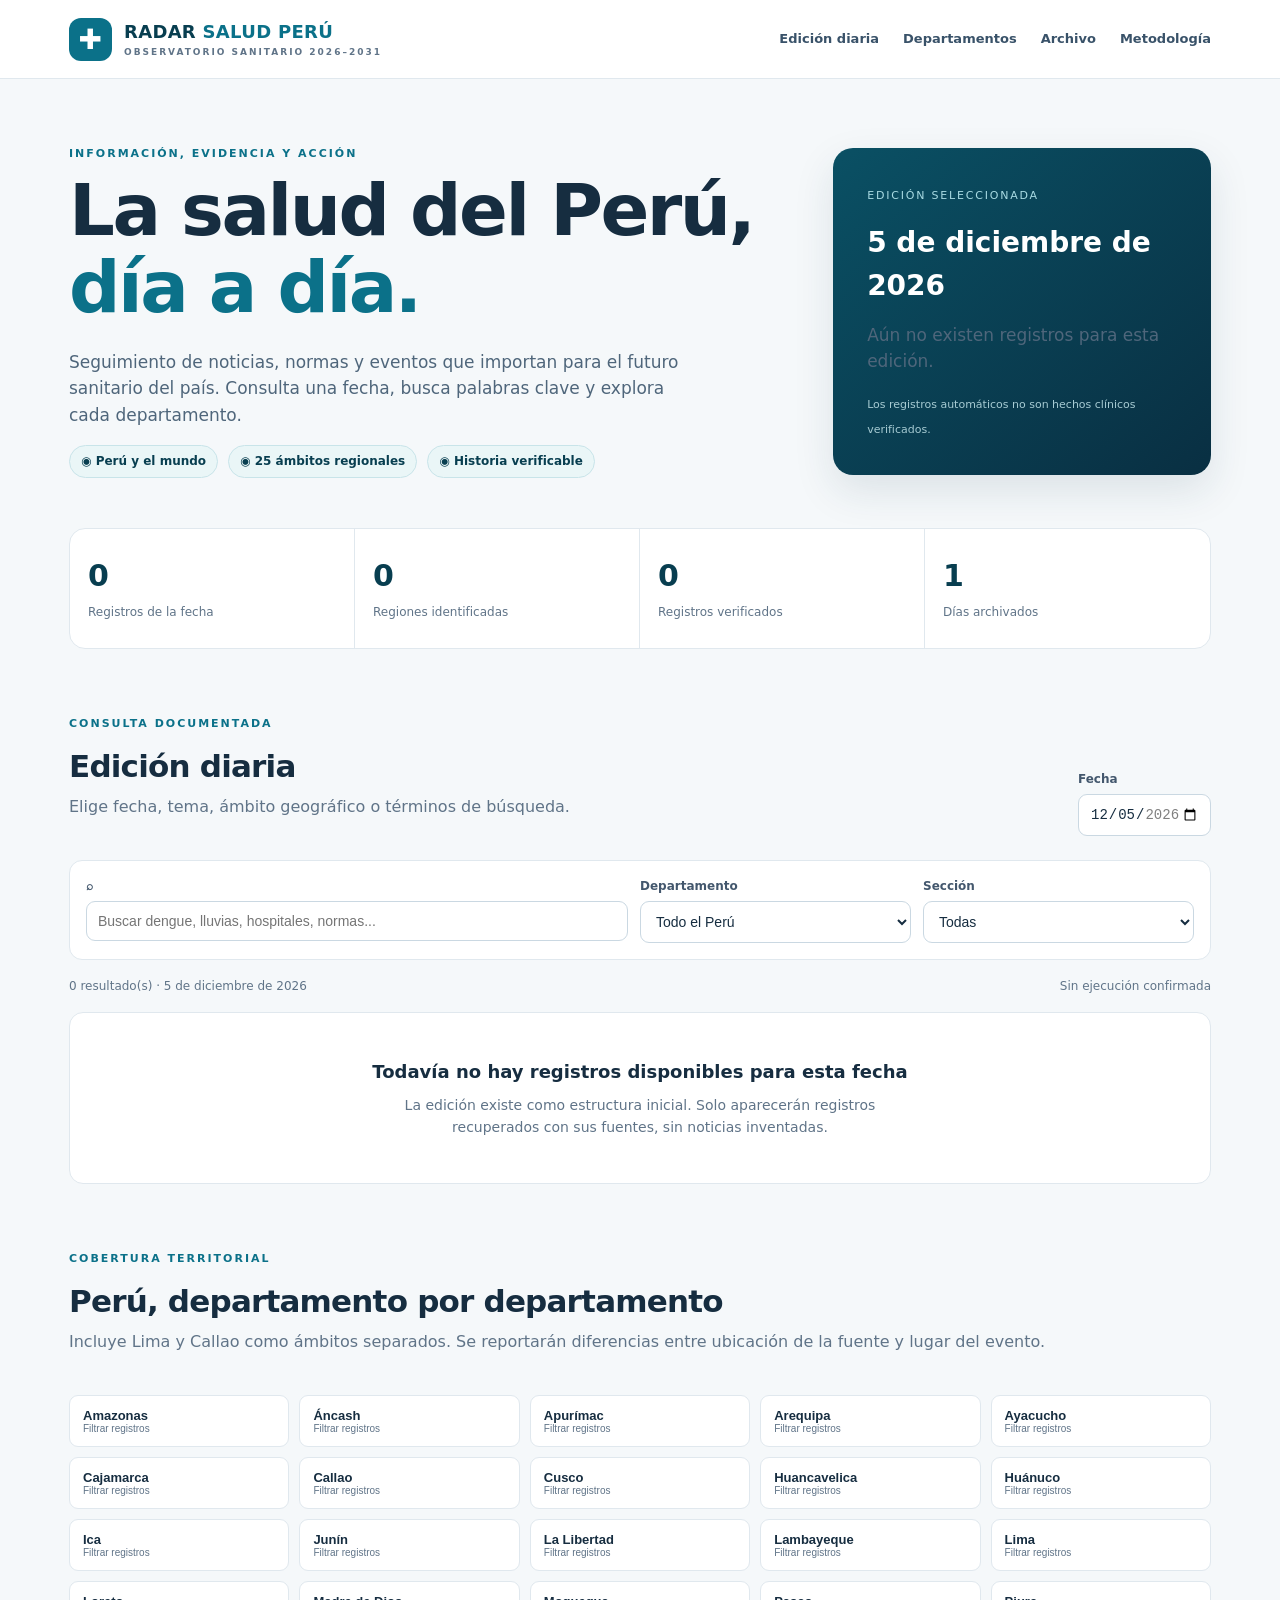
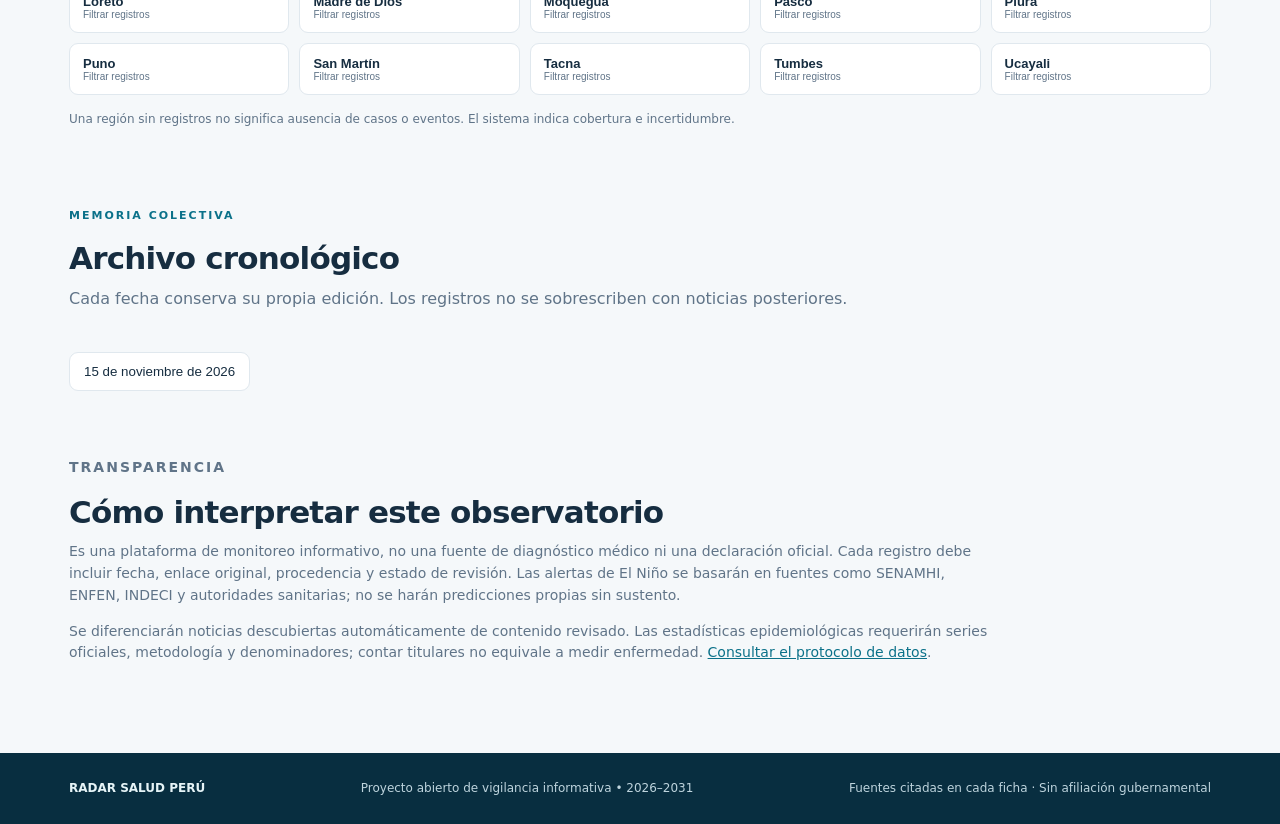
==== index.html @ 22d6994a "feat: portal diario por fecha y region con buscador, archivo y recolectores iniciales" ====
<!doctype html>
<html lang="es"><head><meta charset="utf-8"><meta name="viewport" content="width=device-width,initial-scale=1"><meta name="description" content="Radar Salud Perú: noticias sanitarias, normas y vigilancia territorial con fuentes y fechas verificables."><title>Radar Salud Perú | Observatorio sanitario</title><link rel="stylesheet" href="./styles.css"></head>
<body>
<header class="top"><div class="shell top-inner"><a class="brand" href="./"><span class="logo">✚</span><span>RADAR <b>SALUD PERÚ</b><small>OBSERVATORIO SANITARIO 2026–2031</small></span></a><nav aria-label="Navegación"><a href="#edicion">Edición diaria</a><a href="#territorio">Departamentos</a><a href="#archivo">Archivo</a><a href="#metodologia">Metodología</a></nav></div></header>
<main class="shell">
<section class="hero"><div><p class="eyebrow">INFORMACIÓN, EVIDENCIA Y ACCIÓN</p><h1>La salud del Perú,<br><em>día a día.</em></h1><p>Seguimiento de noticias, normas y eventos que importan para el futuro sanitario del país. Consulta una fecha, busca palabras clave y explora cada departamento.</p><div class="hero-tags"><span>◉ Perú y el mundo</span><span>◉ 25 ámbitos regionales</span><span>◉ Historia verificable</span></div></div><div class="hero-panel"><span class="panel-title">EDICIÓN SELECCIONADA</span><strong id="featured-date">—</strong><p id="coverage-message">Consultando el archivo público...</p><span class="mini-note">Los registros automáticos no son hechos clínicos verificados.</span></div></section>
<section class="stats" aria-label="Estadísticas del archivo"><div><strong id="stat-total">—</strong><span>Registros de la fecha</span></div><div><strong id="stat-regions">—</strong><span>Regiones identificadas</span></div><div><strong id="stat-verified">—</strong><span>Registros verificados</span></div><div><strong id="stat-days">—</strong><span>Días archivados</span></div></section>
<section id="edicion" class="section"><div class="section-heading"><div><p class="eyebrow">CONSULTA DOCUMENTADA</p><h2>Edición diaria</h2><p>Elige fecha, tema, ámbito geográfico o términos de búsqueda.</p></div><label class="date-field">Fecha <input id="date" type="date" min="2026-11-15"></label></div>
<div class="filters"><label class="searchbox">⌕ <input id="query" type="search" placeholder="Buscar dengue, lluvias, hospitales, normas..." autocomplete="off"></label><label>Departamento<select id="region"><option value="">Todo el Perú</option></select></label><label>Sección<select id="category"><option value="">Todas</option><option value="noticia">Noticias</option><option value="norma">Normas legales</option><option value="alerta">Alertas y riesgos</option><option value="indicador">Indicadores</option></select></label></div>
<div class="status-line"><span id="results-label">Cargando registros...</span><span id="last-updated"></span></div><div id="cards" class="cards" aria-live="polite"></div>
</section>
<section id="territorio" class="section"><div class="section-heading"><div><p class="eyebrow">COBERTURA TERRITORIAL</p><h2>Perú, departamento por departamento</h2><p>Incluye Lima y Callao como ámbitos separados. Se reportarán diferencias entre ubicación de la fuente y lugar del evento.</p></div></div><div id="region-grid" class="region-grid"></div><p class="footnote">Una región sin registros no significa ausencia de casos o eventos. El sistema indica cobertura e incertidumbre.</p></section>
<section id="archivo" class="section"><div class="section-heading"><div><p class="eyebrow">MEMORIA COLECTIVA</p><h2>Archivo cronológico</h2><p>Cada fecha conserva su propia edición. Los registros no se sobrescriben con noticias posteriores.</p></div></div><div id="archive-list" class="archive"></div></section>
<section id="metodologia" class="section methodology"><p class="eyebrow">TRANSPARENCIA</p><h2>Cómo interpretar este observatorio</h2><p>Es una plataforma de monitoreo informativo, no una fuente de diagnóstico médico ni una declaración oficial. Cada registro debe incluir fecha, enlace original, procedencia y estado de revisión. Las alertas de El Niño se basarán en fuentes como SENAMHI, ENFEN, INDECI y autoridades sanitarias; no se harán predicciones propias sin sustento.</p><p>Se diferenciarán noticias descubiertas automáticamente de contenido revisado. Las estadísticas epidemiológicas requerirán series oficiales, metodología y denominadores; contar titulares no equivale a medir enfermedad. <a href="./docs/METHODOLOGY.md">Consultar el protocolo de datos</a>.</p></section>
</main><footer><div class="shell"><b>RADAR SALUD PERÚ</b><span>Proyecto abierto de vigilancia informativa • 2026–2031</span><span>Fuentes citadas en cada ficha · Sin afiliación gubernamental</span></div></footer>
<script defer src="./app.js"></script></body></html>
---- styles.css ----
:root{color-scheme:light;--ink:#162d40;--muted:#607488;--accent:#0b7189;--deep:#083e50;--line:#e0e8ee;--page:#f5f8fa;--white:#fff}*{box-sizing:border-box}html{scroll-behavior:smooth}body{margin:0;font:16px/1.55 system-ui,-apple-system,Segoe UI,Roboto,Arial,sans-serif;background:var(--page);color:var(--ink)}a{color:var(--accent)}.shell{max-width:1190px;margin:auto;padding-left:24px;padding-right:24px}.top{background:var(--white);border-bottom:1px solid var(--line)}.top-inner{display:flex;justify-content:space-between;align-items:center;min-height:78px;gap:24px}.brand{display:flex;align-items:center;gap:12px;text-decoration:none;color:var(--deep);font-size:18px;letter-spacing:.3px;font-weight:750}.brand b{color:var(--accent)}.brand small{display:block;color:var(--muted);font-size:9px;letter-spacing:2px}.logo{display:grid;place-items:center;width:43px;height:43px;border-radius:12px;color:white;background:var(--accent);font-size:28px}.top nav{display:flex;flex-wrap:wrap;gap:24px}.top nav a{text-decoration:none;font-size:13px;color:#395269;font-weight:650}.top nav a:hover{text-decoration:underline}.hero{display:grid;grid-template-columns:1.55fr .8fr;gap:32px;align-items:center;padding:66px 0 50px}.eyebrow{font-size:11px;letter-spacing:2px;font-weight:800;color:var(--accent);margin:0 0 10px}h1,h2,h3,p{margin-top:0}h1{font-size:clamp(42px,6vw,72px);line-height:1.07;letter-spacing:-2.5px;margin-bottom:23px}h1 em{font-style:normal;color:var(--accent)}.hero>div>p:not(.eyebrow){max-width:620px;color:#4f667b;font-size:17px}.hero-tags{display:flex;flex-wrap:wrap;gap:10px}.hero-tags span{border:1px solid #c8e4e9;color:var(--deep);background:#eaf6f7;border-radius:99px;padding:6px 11px;font-size:12px;font-weight:600}.hero-panel{background:linear-gradient(140deg,#0a5064,#092f42);border-radius:20px;padding:34px;color:white;box-shadow:0 16px 40px #173f501d}.panel-title{color:#a8dae2;font-size:11px;letter-spacing:1.8px}.hero-panel strong{font-size:28px;display:block;margin:14px 0}.hero-panel p{color:#e6f4f5;font-size:14px;min-height:52px}.mini-note{font-size:11px;color:#a7cbd3}.stats{display:grid;grid-template-columns:repeat(4,1fr);background:white;border:1px solid var(--line);border-radius:16px;overflow:hidden}.stats div{padding:24px 18px;border-right:1px solid var(--line)}.stats div:last-child{border:0}.stats strong{display:block;font-size:30px;color:var(--deep)}.stats span{color:var(--muted);font-size:12px}.section{padding-top:66px}.section-heading{display:flex;align-items:end;justify-content:space-between;gap:20px;margin-bottom:24px}.section-heading h2,.methodology h2{font-size:31px;letter-spacing:-.8px;margin-bottom:5px}.section-heading p:not(.eyebrow),.methodology p{color:var(--muted)}.filters{display:grid;grid-template-columns:2fr 1fr 1fr;gap:12px;background:#fff;border:1px solid var(--line);border-radius:13px;padding:16px}.filters label,.date-field{display:flex;flex-direction:column;gap:5px;font-size:12px;font-weight:700;color:#43576d}.filters input,.filters select,.date-field input{border:1px solid #cad8e2;border-radius:9px;background:#fff;padding:11px;color:var(--ink);font-size:14px;min-width:0;width:100%}.searchbox{position:relative}.status-line{display:flex;justify-content:space-between;gap:10px;font-size:12px;color:var(--muted);margin:17px 0}.cards{display:grid;grid-template-columns:repeat(3,minmax(0,1fr));gap:16px}.card,.empty{border:1px solid var(--line);border-radius:14px;padding:23px;background:var(--white)}.card{min-width:0}.card h3{font-size:17px;line-height:1.35;margin:8px 0}.card h3 a{text-decoration:none;color:var(--ink)}.card h3 a:hover{color:var(--accent)}.card p{font-size:13px;color:var(--muted)}.card .meta{font-size:11px;color:var(--accent);font-weight:700;text-transform:uppercase}.card .source{font-size:11px;color:#4f6171;border-top:1px solid var(--line);padding-top:12px;margin-top:15px}.pill{display:inline-block;background:#edf2f5;border-radius:99px;padding:3px 9px;font-size:10px;color:#385166;font-weight:700}.empty{grid-column:1/-1;text-align:center;padding:45px 18px}.empty strong{display:block;font-size:18px}.empty p{font-size:14px;color:var(--muted);max-width:550px;margin:9px auto 0}.region-grid{display:grid;grid-template-columns:repeat(5,1fr);gap:10px}.region-grid button{cursor:pointer;text-align:left;background:white;border:1px solid var(--line);border-radius:9px;padding:12px 13px;color:var(--ink);font-size:13px;font-weight:600}.region-grid button:hover,.region-grid button:focus-visible{border-color:var(--accent);background:#ebf7f8}.region-grid span{display:block;color:var(--muted);font-size:10px;font-weight:450}.footnote{color:var(--muted);font-size:12px;margin-top:15px}.archive{display:flex;flex-wrap:wrap;gap:9px}.archive button{border:1px solid var(--line);background:white;border-radius:9px;padding:11px 14px;color:var(--ink);cursor:pointer}.archive button:hover{border-color:var(--accent)}.methodology{padding-bottom:75px;max-width:920px}.methodology p{font-size:14px}footer{background:#082e40;color:#e6f4f7}footer .shell{display:flex;justify-content:space-between;gap:20px;flex-wrap:wrap;padding-top:26px;padding-bottom:26px;font-size:12px}footer span{color:#bed4dd}@media(max-width:900px){.hero{grid-template-columns:1fr}.cards{grid-template-columns:repeat(2,minmax(0,1fr))}.region-grid{grid-template-columns:repeat(3,1fr)}.top-inner{align-items:flex-start;padding-top:16px;padding-bottom:16px;flex-direction:column}}@media(max-width:600px){.shell{padding-left:17px;padding-right:17px}.top nav{gap:12px}.top nav a{font-size:12px}.hero{padding-top:43px}.hero-panel{padding:23px}.stats{grid-template-columns:repeat(2,1fr)}.stats div:nth-child(2){border:0}.stats div:nth-child(-n+2){border-bottom:1px solid var(--line)}.filters{grid-template-columns:1fr}.cards{grid-template-columns:1fr}.region-grid{grid-template-columns:repeat(2,1fr)}.section-heading{align-items:start;flex-direction:column}}
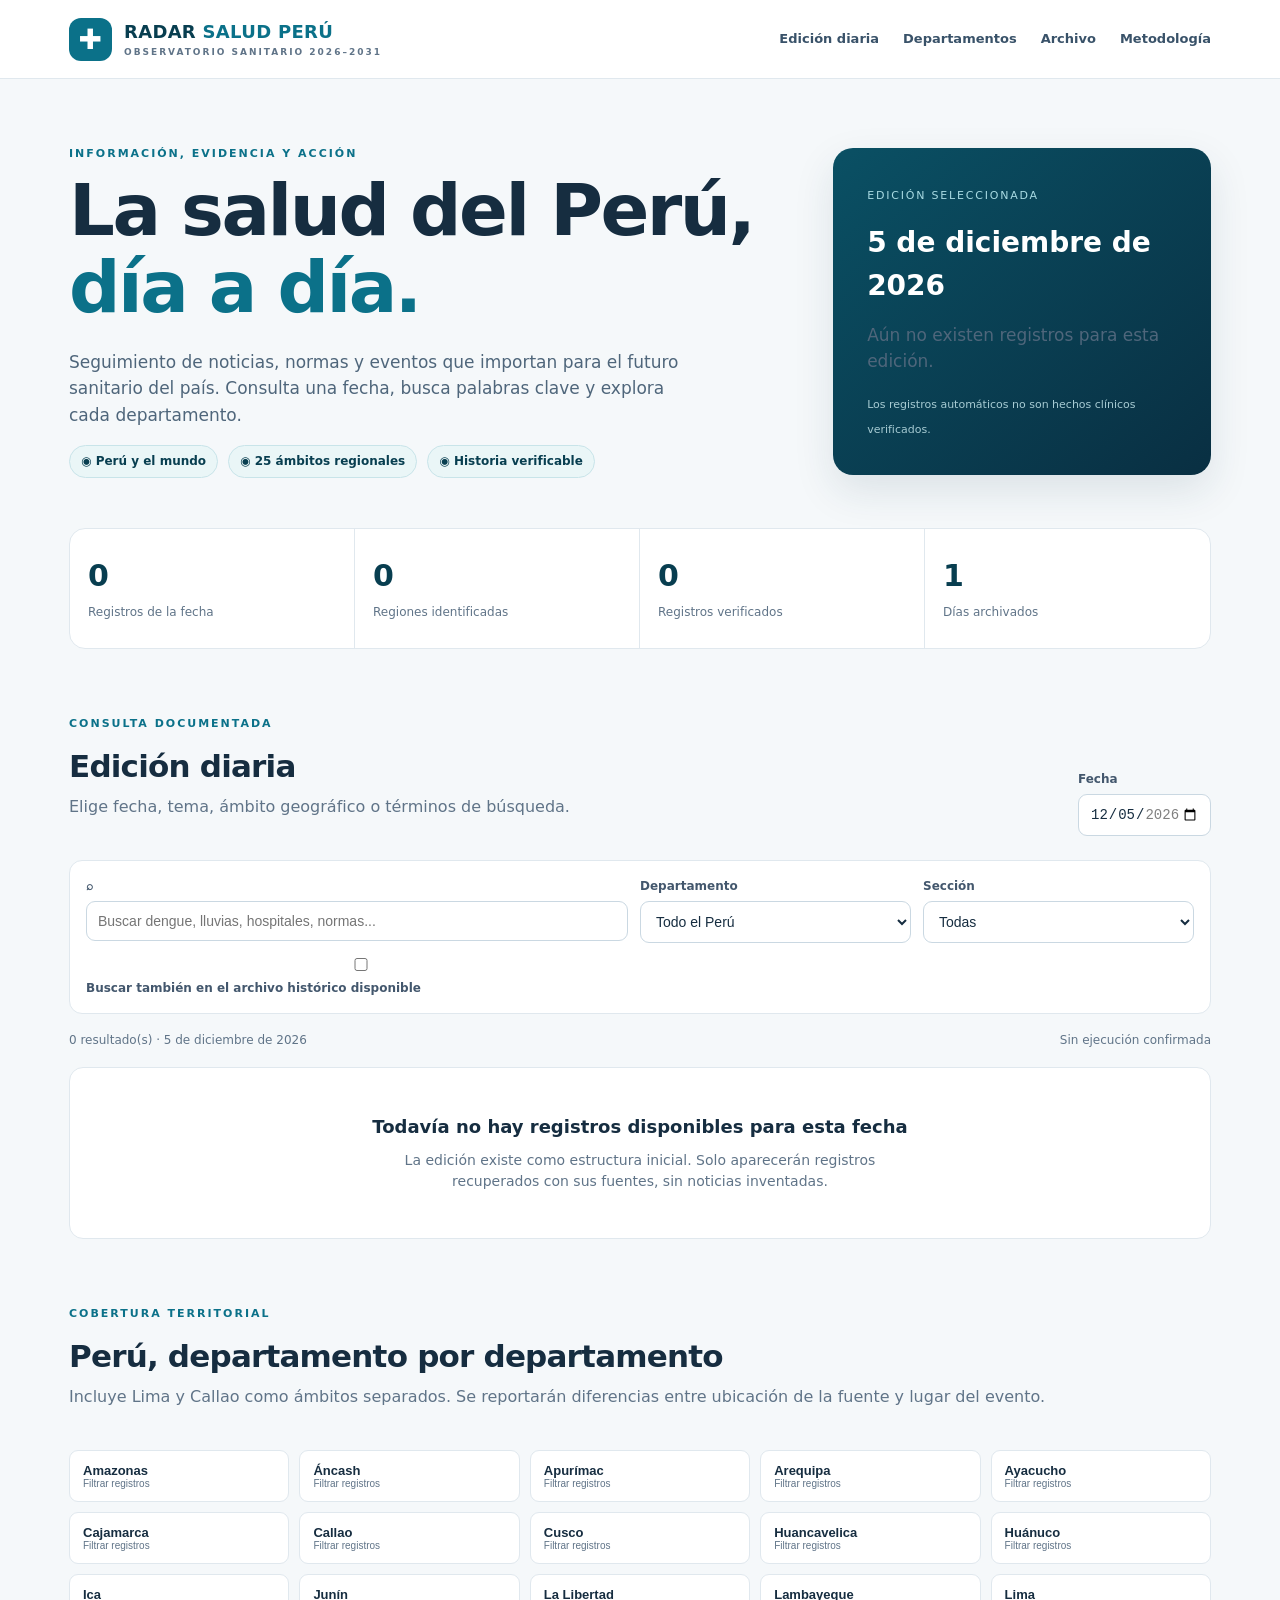
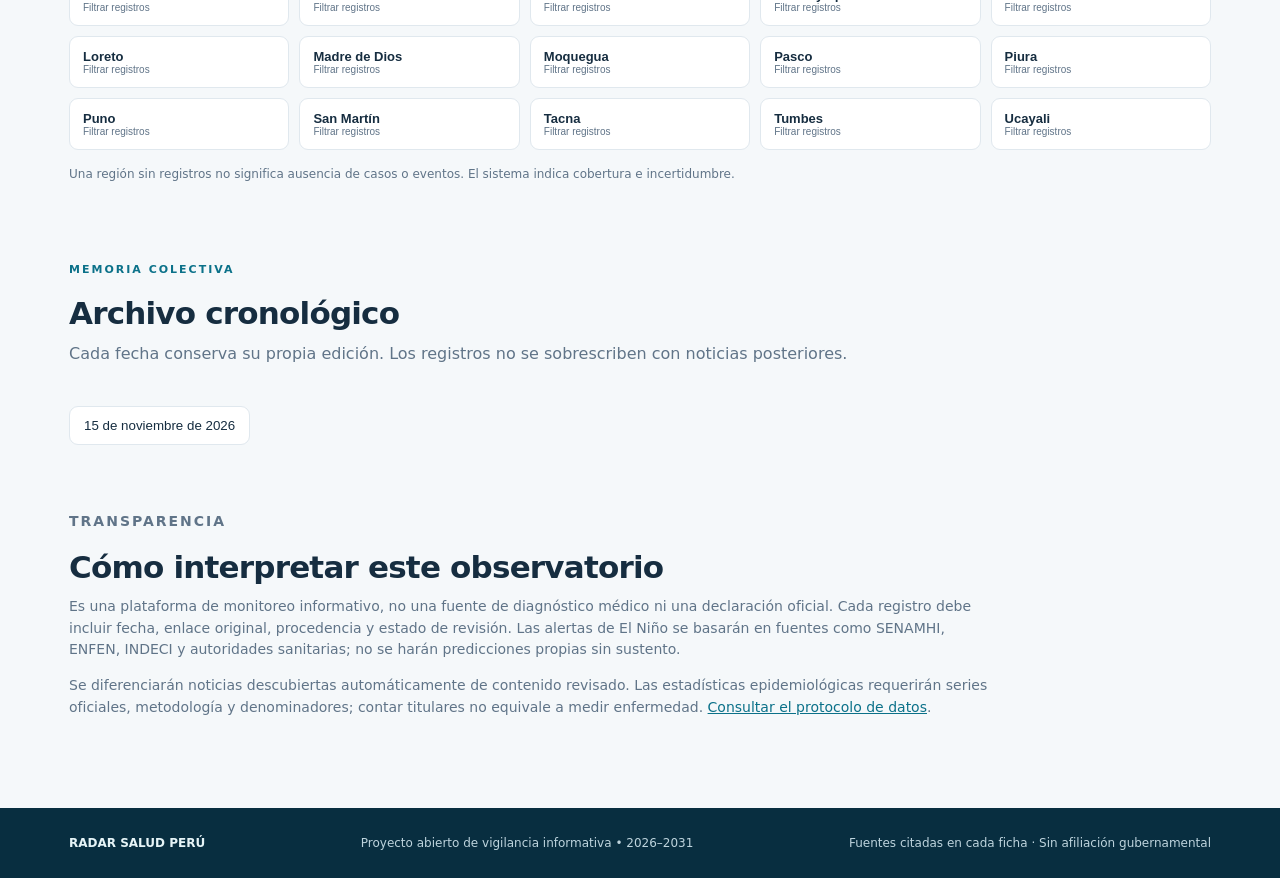
==== commit 59c29ad5: "feat: activar control de búsqueda histórica" ====
--- a/index.html
+++ b/index.html
@@ -6,7 +6,7 @@
 <section class="hero"><div><p class="eyebrow">INFORMACIÓN, EVIDENCIA Y ACCIÓN</p><h1>La salud del Perú,<br><em>día a día.</em></h1><p>Seguimiento de noticias, normas y eventos que importan para el futuro sanitario del país. Consulta una fecha, busca palabras clave y explora cada departamento.</p><div class="hero-tags"><span>◉ Perú y el mundo</span><span>◉ 25 ámbitos regionales</span><span>◉ Historia verificable</span></div></div><div class="hero-panel"><span class="panel-title">EDICIÓN SELECCIONADA</span><strong id="featured-date">—</strong><p id="coverage-message">Consultando el archivo público...</p><span class="mini-note">Los registros automáticos no son hechos clínicos verificados.</span></div></section>
 <section class="stats" aria-label="Estadísticas del archivo"><div><strong id="stat-total">—</strong><span>Registros de la fecha</span></div><div><strong id="stat-regions">—</strong><span>Regiones identificadas</span></div><div><strong id="stat-verified">—</strong><span>Registros verificados</span></div><div><strong id="stat-days">—</strong><span>Días archivados</span></div></section>
 <section id="edicion" class="section"><div class="section-heading"><div><p class="eyebrow">CONSULTA DOCUMENTADA</p><h2>Edición diaria</h2><p>Elige fecha, tema, ámbito geográfico o términos de búsqueda.</p></div><label class="date-field">Fecha <input id="date" type="date" min="2026-11-15"></label></div>
-<div class="filters"><label class="searchbox">⌕ <input id="query" type="search" placeholder="Buscar dengue, lluvias, hospitales, normas..." autocomplete="off"></label><label>Departamento<select id="region"><option value="">Todo el Perú</option></select></label><label>Sección<select id="category"><option value="">Todas</option><option value="noticia">Noticias</option><option value="norma">Normas legales</option><option value="alerta">Alertas y riesgos</option><option value="indicador">Indicadores</option></select></label></div>
+<div class="filters"><label class="searchbox">⌕ <input id="query" type="search" placeholder="Buscar dengue, lluvias, hospitales, normas..." autocomplete="off"></label><label>Departamento<select id="region"><option value="">Todo el Perú</option></select></label><label>Sección<select id="category"><option value="">Todas</option><option value="noticia">Noticias</option><option value="norma">Normas legales</option><option value="alerta">Alertas y riesgos</option><option value="indicador">Indicadores</option></select></label><label class="archive-toggle"><input id="all-archive" type="checkbox"> Buscar también en el archivo histórico disponible</label></div>
 <div class="status-line"><span id="results-label">Cargando registros...</span><span id="last-updated"></span></div><div id="cards" class="cards" aria-live="polite"></div>
 </section>
 <section id="territorio" class="section"><div class="section-heading"><div><p class="eyebrow">COBERTURA TERRITORIAL</p><h2>Perú, departamento por departamento</h2><p>Incluye Lima y Callao como ámbitos separados. Se reportarán diferencias entre ubicación de la fuente y lugar del evento.</p></div></div><div id="region-grid" class="region-grid"></div><p class="footnote">Una región sin registros no significa ausencia de casos o eventos. El sistema indica cobertura e incertidumbre.</p></section>
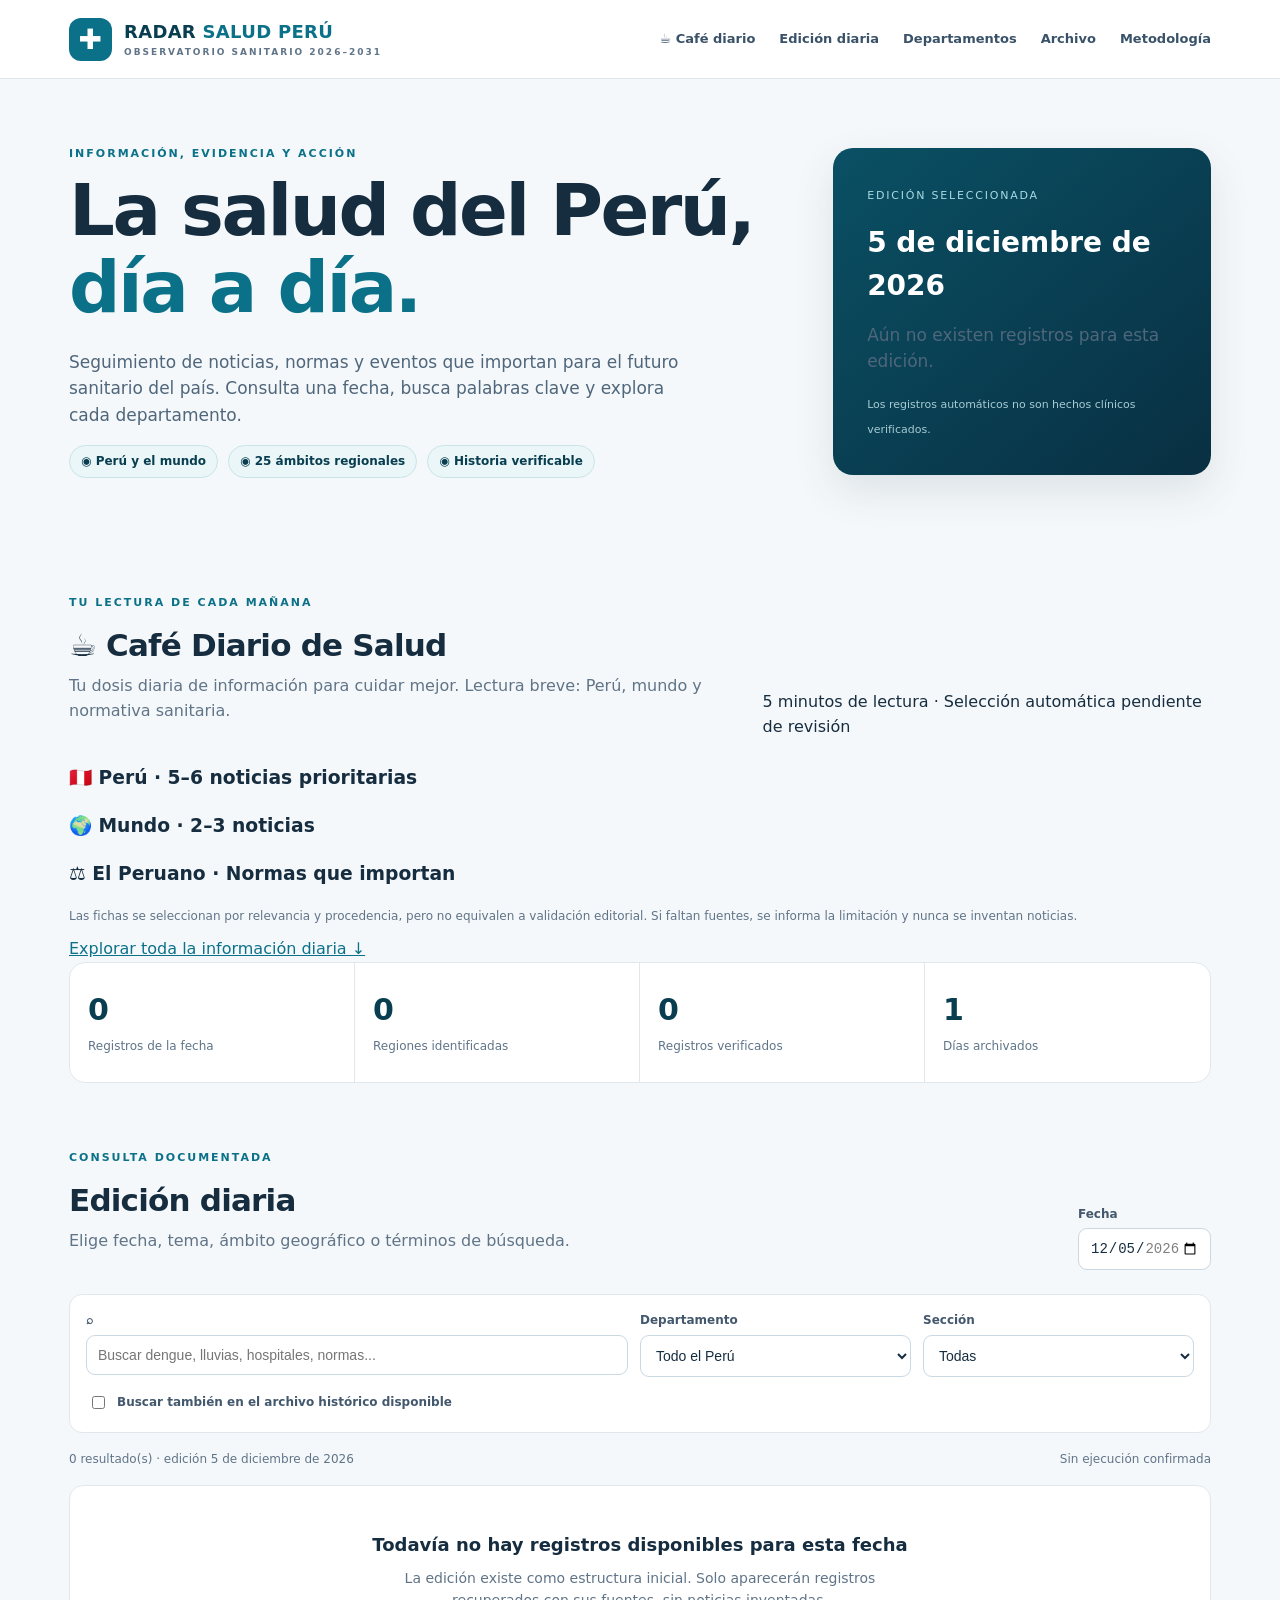
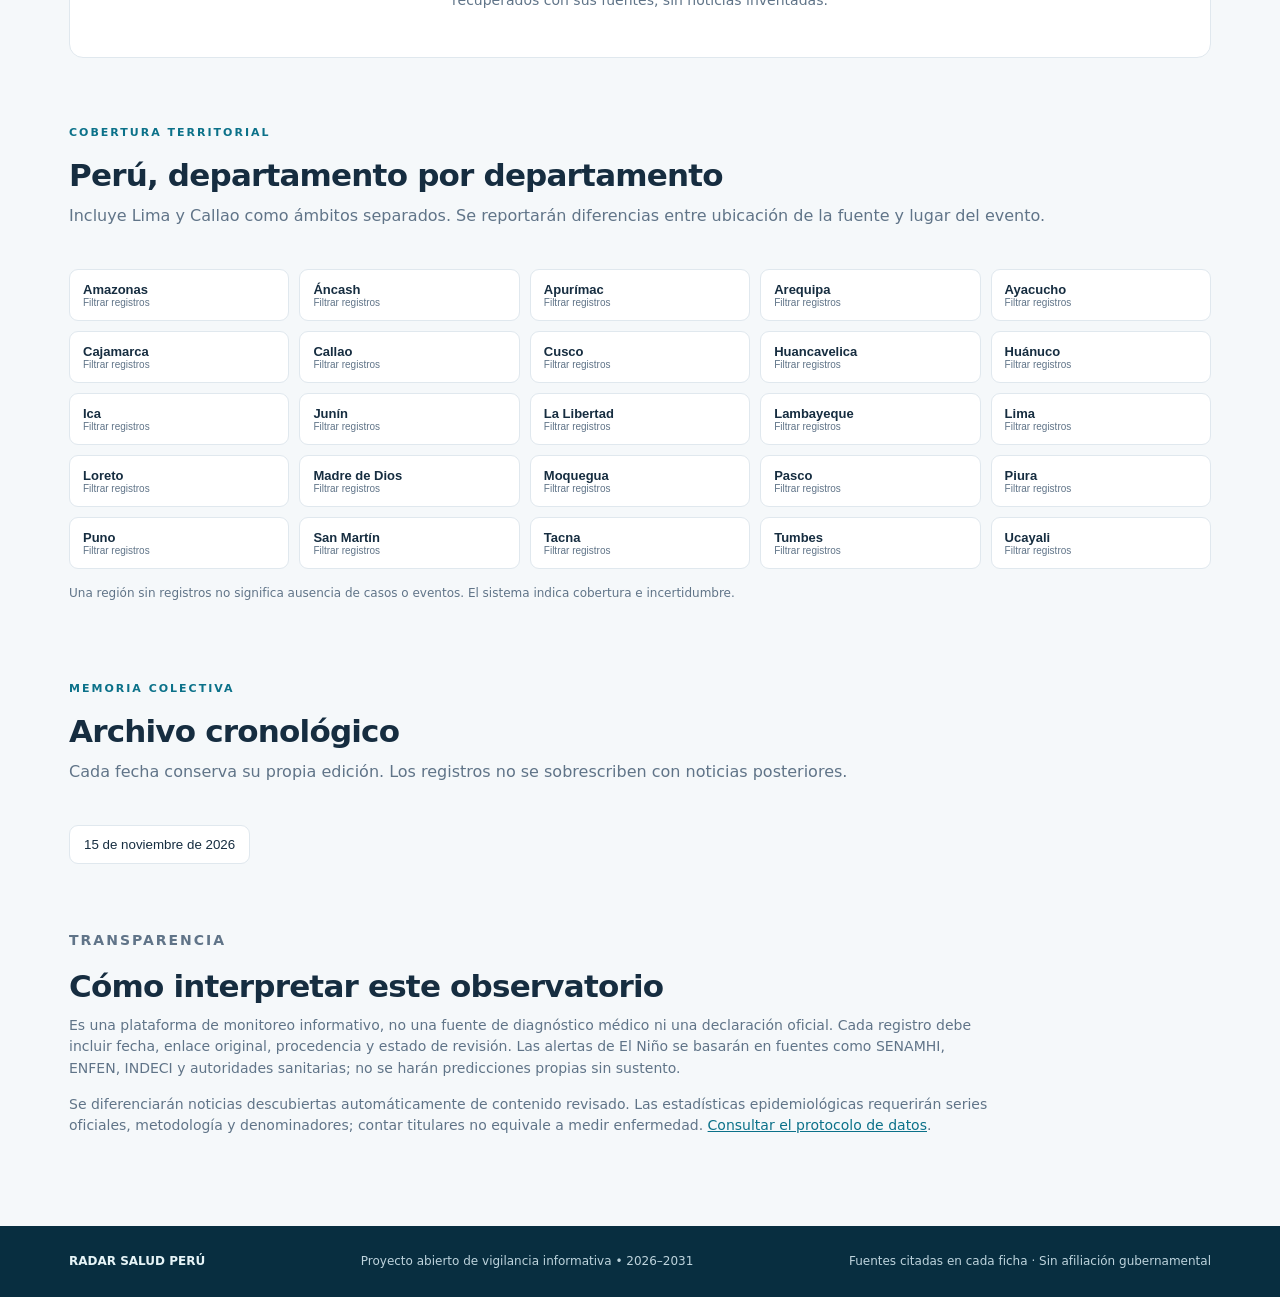
==== commit 1d34ca52: "feat: portada Café Diario de Salud con bloques Perú, mundo y normas" ====
--- a/index.html
+++ b/index.html
@@ -1,10 +1,10 @@
 <!doctype html>
 <html lang="es"><head><meta charset="utf-8"><meta name="viewport" content="width=device-width,initial-scale=1"><meta name="description" content="Radar Salud Perú: noticias sanitarias, normas y vigilancia territorial con fuentes y fechas verificables."><title>Radar Salud Perú | Observatorio sanitario</title><link rel="stylesheet" href="./styles.css"></head>
 <body>
-<header class="top"><div class="shell top-inner"><a class="brand" href="./"><span class="logo">✚</span><span>RADAR <b>SALUD PERÚ</b><small>OBSERVATORIO SANITARIO 2026–2031</small></span></a><nav aria-label="Navegación"><a href="#edicion">Edición diaria</a><a href="#territorio">Departamentos</a><a href="#archivo">Archivo</a><a href="#metodologia">Metodología</a></nav></div></header>
+<header class="top"><div class="shell top-inner"><a class="brand" href="./"><span class="logo">✚</span><span>RADAR <b>SALUD PERÚ</b><small>OBSERVATORIO SANITARIO 2026–2031</small></span></a><nav aria-label="Navegación"><a href="#cafe">☕ Café diario</a><a href="#edicion">Edición diaria</a><a href="#territorio">Departamentos</a><a href="#archivo">Archivo</a><a href="#metodologia">Metodología</a></nav></div></header>
 <main class="shell">
 <section class="hero"><div><p class="eyebrow">INFORMACIÓN, EVIDENCIA Y ACCIÓN</p><h1>La salud del Perú,<br><em>día a día.</em></h1><p>Seguimiento de noticias, normas y eventos que importan para el futuro sanitario del país. Consulta una fecha, busca palabras clave y explora cada departamento.</p><div class="hero-tags"><span>◉ Perú y el mundo</span><span>◉ 25 ámbitos regionales</span><span>◉ Historia verificable</span></div></div><div class="hero-panel"><span class="panel-title">EDICIÓN SELECCIONADA</span><strong id="featured-date">—</strong><p id="coverage-message">Consultando el archivo público...</p><span class="mini-note">Los registros automáticos no son hechos clínicos verificados.</span></div></section>
-<section class="stats" aria-label="Estadísticas del archivo"><div><strong id="stat-total">—</strong><span>Registros de la fecha</span></div><div><strong id="stat-regions">—</strong><span>Regiones identificadas</span></div><div><strong id="stat-verified">—</strong><span>Registros verificados</span></div><div><strong id="stat-days">—</strong><span>Días archivados</span></div></section>
+<section id="cafe" class="section coffee-section"><div class="section-heading"><div><p class="eyebrow">TU LECTURA DE CADA MAÑANA</p><h2>☕ Café Diario de Salud</h2><p>Tu dosis diaria de información para cuidar mejor. Lectura breve: Perú, mundo y normativa sanitaria.</p></div><span class="coffee-time">5 minutos de lectura · Selección automática pendiente de revisión</span></div><div class="coffee-layout"><div><h3>🇵🇪 Perú · 5–6 noticias prioritarias</h3><div id="coffee-peru" class="coffee-list"></div></div><div><h3>🌍 Mundo · 2–3 noticias</h3><div id="coffee-world" class="coffee-list"></div><h3>⚖️ El Peruano · Normas que importan</h3><div id="coffee-laws" class="coffee-list"></div></div></div><p class="footnote">Las fichas se seleccionan por relevancia y procedencia, pero no equivalen a validación editorial. Si faltan fuentes, se informa la limitación y nunca se inventan noticias.</p><a class="coffee-more" href="#edicion">Explorar toda la información diaria ↓</a></section><section class="stats" aria-label="Estadísticas del archivo"><div><strong id="stat-total">—</strong><span>Registros de la fecha</span></div><div><strong id="stat-regions">—</strong><span>Regiones identificadas</span></div><div><strong id="stat-verified">—</strong><span>Registros verificados</span></div><div><strong id="stat-days">—</strong><span>Días archivados</span></div></section>
 <section id="edicion" class="section"><div class="section-heading"><div><p class="eyebrow">CONSULTA DOCUMENTADA</p><h2>Edición diaria</h2><p>Elige fecha, tema, ámbito geográfico o términos de búsqueda.</p></div><label class="date-field">Fecha <input id="date" type="date" min="2026-11-15"></label></div>
 <div class="filters"><label class="searchbox">⌕ <input id="query" type="search" placeholder="Buscar dengue, lluvias, hospitales, normas..." autocomplete="off"></label><label>Departamento<select id="region"><option value="">Todo el Perú</option></select></label><label>Sección<select id="category"><option value="">Todas</option><option value="noticia">Noticias</option><option value="norma">Normas legales</option><option value="alerta">Alertas y riesgos</option><option value="indicador">Indicadores</option></select></label><label class="archive-toggle"><input id="all-archive" type="checkbox"> Buscar también en el archivo histórico disponible</label></div>
 <div class="status-line"><span id="results-label">Cargando registros...</span><span id="last-updated"></span></div><div id="cards" class="cards" aria-live="polite"></div>
@@ -13,4 +13,4 @@
 <section id="archivo" class="section"><div class="section-heading"><div><p class="eyebrow">MEMORIA COLECTIVA</p><h2>Archivo cronológico</h2><p>Cada fecha conserva su propia edición. Los registros no se sobrescriben con noticias posteriores.</p></div></div><div id="archive-list" class="archive"></div></section>
 <section id="metodologia" class="section methodology"><p class="eyebrow">TRANSPARENCIA</p><h2>Cómo interpretar este observatorio</h2><p>Es una plataforma de monitoreo informativo, no una fuente de diagnóstico médico ni una declaración oficial. Cada registro debe incluir fecha, enlace original, procedencia y estado de revisión. Las alertas de El Niño se basarán en fuentes como SENAMHI, ENFEN, INDECI y autoridades sanitarias; no se harán predicciones propias sin sustento.</p><p>Se diferenciarán noticias descubiertas automáticamente de contenido revisado. Las estadísticas epidemiológicas requerirán series oficiales, metodología y denominadores; contar titulares no equivale a medir enfermedad. <a href="./docs/METHODOLOGY.md">Consultar el protocolo de datos</a>.</p></section>
 </main><footer><div class="shell"><b>RADAR SALUD PERÚ</b><span>Proyecto abierto de vigilancia informativa • 2026–2031</span><span>Fuentes citadas en cada ficha · Sin afiliación gubernamental</span></div></footer>
-<script defer src="./app.js"></script></body></html>+<script defer src="./app.js"></script><script defer src="./coffee.js"></script></body></html>
--- a/styles.css
+++ b/styles.css
@@ -1 +1,2 @@
-:root{color-scheme:light;--ink:#162d40;--muted:#607488;--accent:#0b7189;--deep:#083e50;--line:#e0e8ee;--page:#f5f8fa;--white:#fff}*{box-sizing:border-box}html{scroll-behavior:smooth}body{margin:0;font:16px/1.55 system-ui,-apple-system,Segoe UI,Roboto,Arial,sans-serif;background:var(--page);color:var(--ink)}a{color:var(--accent)}.shell{max-width:1190px;margin:auto;padding-left:24px;padding-right:24px}.top{background:var(--white);border-bottom:1px solid var(--line)}.top-inner{display:flex;justify-content:space-between;align-items:center;min-height:78px;gap:24px}.brand{display:flex;align-items:center;gap:12px;text-decoration:none;color:var(--deep);font-size:18px;letter-spacing:.3px;font-weight:750}.brand b{color:var(--accent)}.brand small{display:block;color:var(--muted);font-size:9px;letter-spacing:2px}.logo{display:grid;place-items:center;width:43px;height:43px;border-radius:12px;color:white;background:var(--accent);font-size:28px}.top nav{display:flex;flex-wrap:wrap;gap:24px}.top nav a{text-decoration:none;font-size:13px;color:#395269;font-weight:650}.top nav a:hover{text-decoration:underline}.hero{display:grid;grid-template-columns:1.55fr .8fr;gap:32px;align-items:center;padding:66px 0 50px}.eyebrow{font-size:11px;letter-spacing:2px;font-weight:800;color:var(--accent);margin:0 0 10px}h1,h2,h3,p{margin-top:0}h1{font-size:clamp(42px,6vw,72px);line-height:1.07;letter-spacing:-2.5px;margin-bottom:23px}h1 em{font-style:normal;color:var(--accent)}.hero>div>p:not(.eyebrow){max-width:620px;color:#4f667b;font-size:17px}.hero-tags{display:flex;flex-wrap:wrap;gap:10px}.hero-tags span{border:1px solid #c8e4e9;color:var(--deep);background:#eaf6f7;border-radius:99px;padding:6px 11px;font-size:12px;font-weight:600}.hero-panel{background:linear-gradient(140deg,#0a5064,#092f42);border-radius:20px;padding:34px;color:white;box-shadow:0 16px 40px #173f501d}.panel-title{color:#a8dae2;font-size:11px;letter-spacing:1.8px}.hero-panel strong{font-size:28px;display:block;margin:14px 0}.hero-panel p{color:#e6f4f5;font-size:14px;min-height:52px}.mini-note{font-size:11px;color:#a7cbd3}.stats{display:grid;grid-template-columns:repeat(4,1fr);background:white;border:1px solid var(--line);border-radius:16px;overflow:hidden}.stats div{padding:24px 18px;border-right:1px solid var(--line)}.stats div:last-child{border:0}.stats strong{display:block;font-size:30px;color:var(--deep)}.stats span{color:var(--muted);font-size:12px}.section{padding-top:66px}.section-heading{display:flex;align-items:end;justify-content:space-between;gap:20px;margin-bottom:24px}.section-heading h2,.methodology h2{font-size:31px;letter-spacing:-.8px;margin-bottom:5px}.section-heading p:not(.eyebrow),.methodology p{color:var(--muted)}.filters{display:grid;grid-template-columns:2fr 1fr 1fr;gap:12px;background:#fff;border:1px solid var(--line);border-radius:13px;padding:16px}.filters label,.date-field{display:flex;flex-direction:column;gap:5px;font-size:12px;font-weight:700;color:#43576d}.filters input,.filters select,.date-field input{border:1px solid #cad8e2;border-radius:9px;background:#fff;padding:11px;color:var(--ink);font-size:14px;min-width:0;width:100%}.searchbox{position:relative}.status-line{display:flex;justify-content:space-between;gap:10px;font-size:12px;color:var(--muted);margin:17px 0}.cards{display:grid;grid-template-columns:repeat(3,minmax(0,1fr));gap:16px}.card,.empty{border:1px solid var(--line);border-radius:14px;padding:23px;background:var(--white)}.card{min-width:0}.card h3{font-size:17px;line-height:1.35;margin:8px 0}.card h3 a{text-decoration:none;color:var(--ink)}.card h3 a:hover{color:var(--accent)}.card p{font-size:13px;color:var(--muted)}.card .meta{font-size:11px;color:var(--accent);font-weight:700;text-transform:uppercase}.card .source{font-size:11px;color:#4f6171;border-top:1px solid var(--line);padding-top:12px;margin-top:15px}.pill{display:inline-block;background:#edf2f5;border-radius:99px;padding:3px 9px;font-size:10px;color:#385166;font-weight:700}.empty{grid-column:1/-1;text-align:center;padding:45px 18px}.empty strong{display:block;font-size:18px}.empty p{font-size:14px;color:var(--muted);max-width:550px;margin:9px auto 0}.region-grid{display:grid;grid-template-columns:repeat(5,1fr);gap:10px}.region-grid button{cursor:pointer;text-align:left;background:white;border:1px solid var(--line);border-radius:9px;padding:12px 13px;color:var(--ink);font-size:13px;font-weight:600}.region-grid button:hover,.region-grid button:focus-visible{border-color:var(--accent);background:#ebf7f8}.region-grid span{display:block;color:var(--muted);font-size:10px;font-weight:450}.footnote{color:var(--muted);font-size:12px;margin-top:15px}.archive{display:flex;flex-wrap:wrap;gap:9px}.archive button{border:1px solid var(--line);background:white;border-radius:9px;padding:11px 14px;color:var(--ink);cursor:pointer}.archive button:hover{border-color:var(--accent)}.methodology{padding-bottom:75px;max-width:920px}.methodology p{font-size:14px}footer{background:#082e40;color:#e6f4f7}footer .shell{display:flex;justify-content:space-between;gap:20px;flex-wrap:wrap;padding-top:26px;padding-bottom:26px;font-size:12px}footer span{color:#bed4dd}@media(max-width:900px){.hero{grid-template-columns:1fr}.cards{grid-template-columns:repeat(2,minmax(0,1fr))}.region-grid{grid-template-columns:repeat(3,1fr)}.top-inner{align-items:flex-start;padding-top:16px;padding-bottom:16px;flex-direction:column}}@media(max-width:600px){.shell{padding-left:17px;padding-right:17px}.top nav{gap:12px}.top nav a{font-size:12px}.hero{padding-top:43px}.hero-panel{padding:23px}.stats{grid-template-columns:repeat(2,1fr)}.stats div:nth-child(2){border:0}.stats div:nth-child(-n+2){border-bottom:1px solid var(--line)}.filters{grid-template-columns:1fr}.cards{grid-template-columns:1fr}.region-grid{grid-template-columns:repeat(2,1fr)}.section-heading{align-items:start;flex-direction:column}}+:root{color-scheme:light;--ink:#162d40;--muted:#607488;--accent:#0b7189;--deep:#083e50;--line:#e0e8ee;--page:#f5f8fa;--white:#fff}*{box-sizing:border-box}html{scroll-behavior:smooth}body{margin:0;font:16px/1.55 system-ui,-apple-system,Segoe UI,Roboto,Arial,sans-serif;background:var(--page);color:var(--ink)}a{color:var(--accent)}.shell{max-width:1190px;margin:auto;padding-left:24px;padding-right:24px}.top{background:var(--white);border-bottom:1px solid var(--line)}.top-inner{display:flex;justify-content:space-between;align-items:center;min-height:78px;gap:24px}.brand{display:flex;align-items:center;gap:12px;text-decoration:none;color:var(--deep);font-size:18px;letter-spacing:.3px;font-weight:750}.brand b{color:var(--accent)}.brand small{display:block;color:var(--muted);font-size:9px;letter-spacing:2px}.logo{display:grid;place-items:center;width:43px;height:43px;border-radius:12px;color:white;background:var(--accent);font-size:28px}.top nav{display:flex;flex-wrap:wrap;gap:24px}.top nav a{text-decoration:none;font-size:13px;color:#395269;font-weight:650}.top nav a:hover{text-decoration:underline}.hero{display:grid;grid-template-columns:1.55fr .8fr;gap:32px;align-items:center;padding:66px 0 50px}.eyebrow{font-size:11px;letter-spacing:2px;font-weight:800;color:var(--accent);margin:0 0 10px}h1,h2,h3,p{margin-top:0}h1{font-size:clamp(42px,6vw,72px);line-height:1.07;letter-spacing:-2.5px;margin-bottom:23px}h1 em{font-style:normal;color:var(--accent)}.hero>div>p:not(.eyebrow){max-width:620px;color:#4f667b;font-size:17px}.hero-tags{display:flex;flex-wrap:wrap;gap:10px}.hero-tags span{border:1px solid #c8e4e9;color:var(--deep);background:#eaf6f7;border-radius:99px;padding:6px 11px;font-size:12px;font-weight:600}.hero-panel{background:linear-gradient(140deg,#0a5064,#092f42);border-radius:20px;padding:34px;color:white;box-shadow:0 16px 40px #173f501d}.panel-title{color:#a8dae2;font-size:11px;letter-spacing:1.8px}.hero-panel strong{font-size:28px;display:block;margin:14px 0}.hero-panel p{color:#e6f4f5;font-size:14px;min-height:52px}.mini-note{font-size:11px;color:#a7cbd3}.stats{display:grid;grid-template-columns:repeat(4,1fr);background:white;border:1px solid var(--line);border-radius:16px;overflow:hidden}.stats div{padding:24px 18px;border-right:1px solid var(--line)}.stats div:last-child{border:0}.stats strong{display:block;font-size:30px;color:var(--deep)}.stats span{color:var(--muted);font-size:12px}.section{padding-top:66px}.section-heading{display:flex;align-items:end;justify-content:space-between;gap:20px;margin-bottom:24px}.section-heading h2,.methodology h2{font-size:31px;letter-spacing:-.8px;margin-bottom:5px}.section-heading p:not(.eyebrow),.methodology p{color:var(--muted)}.filters{display:grid;grid-template-columns:2fr 1fr 1fr;gap:12px;background:#fff;border:1px solid var(--line);border-radius:13px;padding:16px}.filters label,.date-field{display:flex;flex-direction:column;gap:5px;font-size:12px;font-weight:700;color:#43576d}.filters input,.filters select,.date-field input{border:1px solid #cad8e2;border-radius:9px;background:#fff;padding:11px;color:var(--ink);font-size:14px;min-width:0;width:100%}.searchbox{position:relative}.status-line{display:flex;justify-content:space-between;gap:10px;font-size:12px;color:var(--muted);margin:17px 0}.cards{display:grid;grid-template-columns:repeat(3,minmax(0,1fr));gap:16px}.card,.empty{border:1px solid var(--line);border-radius:14px;padding:23px;background:var(--white)}.card{min-width:0}.card h3{font-size:17px;line-height:1.35;margin:8px 0}.card h3 a{text-decoration:none;color:var(--ink)}.card h3 a:hover{color:var(--accent)}.card p{font-size:13px;color:var(--muted)}.card .meta{font-size:11px;color:var(--accent);font-weight:700;text-transform:uppercase}.card .source{font-size:11px;color:#4f6171;border-top:1px solid var(--line);padding-top:12px;margin-top:15px}.pill{display:inline-block;background:#edf2f5;border-radius:99px;padding:3px 9px;font-size:10px;color:#385166;font-weight:700}.empty{grid-column:1/-1;text-align:center;padding:45px 18px}.empty strong{display:block;font-size:18px}.empty p{font-size:14px;color:var(--muted);max-width:550px;margin:9px auto 0}.region-grid{display:grid;grid-template-columns:repeat(5,1fr);gap:10px}.region-grid button{cursor:pointer;text-align:left;background:white;border:1px solid var(--line);border-radius:9px;padding:12px 13px;color:var(--ink);font-size:13px;font-weight:600}.region-grid button:hover,.region-grid button:focus-visible{border-color:var(--accent);background:#ebf7f8}.region-grid span{display:block;color:var(--muted);font-size:10px;font-weight:450}.footnote{color:var(--muted);font-size:12px;margin-top:15px}.archive{display:flex;flex-wrap:wrap;gap:9px}.archive button{border:1px solid var(--line);background:white;border-radius:9px;padding:11px 14px;color:var(--ink);cursor:pointer}.archive button:hover{border-color:var(--accent)}.methodology{padding-bottom:75px;max-width:920px}.methodology p{font-size:14px}footer{background:#082e40;color:#e6f4f7}footer .shell{display:flex;justify-content:space-between;gap:20px;flex-wrap:wrap;padding-top:26px;padding-bottom:26px;font-size:12px}footer span{color:#bed4dd}@media(max-width:900px){.hero{grid-template-columns:1fr}.cards{grid-template-columns:repeat(2,minmax(0,1fr))}.region-grid{grid-template-columns:repeat(3,1fr)}.top-inner{align-items:flex-start;padding-top:16px;padding-bottom:16px;flex-direction:column}}@media(max-width:600px){.shell{padding-left:17px;padding-right:17px}.top nav{gap:12px}.top nav a{font-size:12px}.hero{padding-top:43px}.hero-panel{padding:23px}.stats{grid-template-columns:repeat(2,1fr)}.stats div:nth-child(2){border:0}.stats div:nth-child(-n+2){border-bottom:1px solid var(--line)}.filters{grid-template-columns:1fr}.cards{grid-template-columns:1fr}.region-grid{grid-template-columns:repeat(2,1fr)}.section-heading{align-items:start;flex-direction:column}}
+.archive-toggle{grid-column:1/-1;display:flex!important;flex-direction:row!important;align-items:center;gap:9px!important;padding:4px 2px;cursor:pointer}.archive-toggle input{width:auto!important;accent-color:#0b7189}.archive-toggle input:focus-visible{outline:2px solid #0b7189}
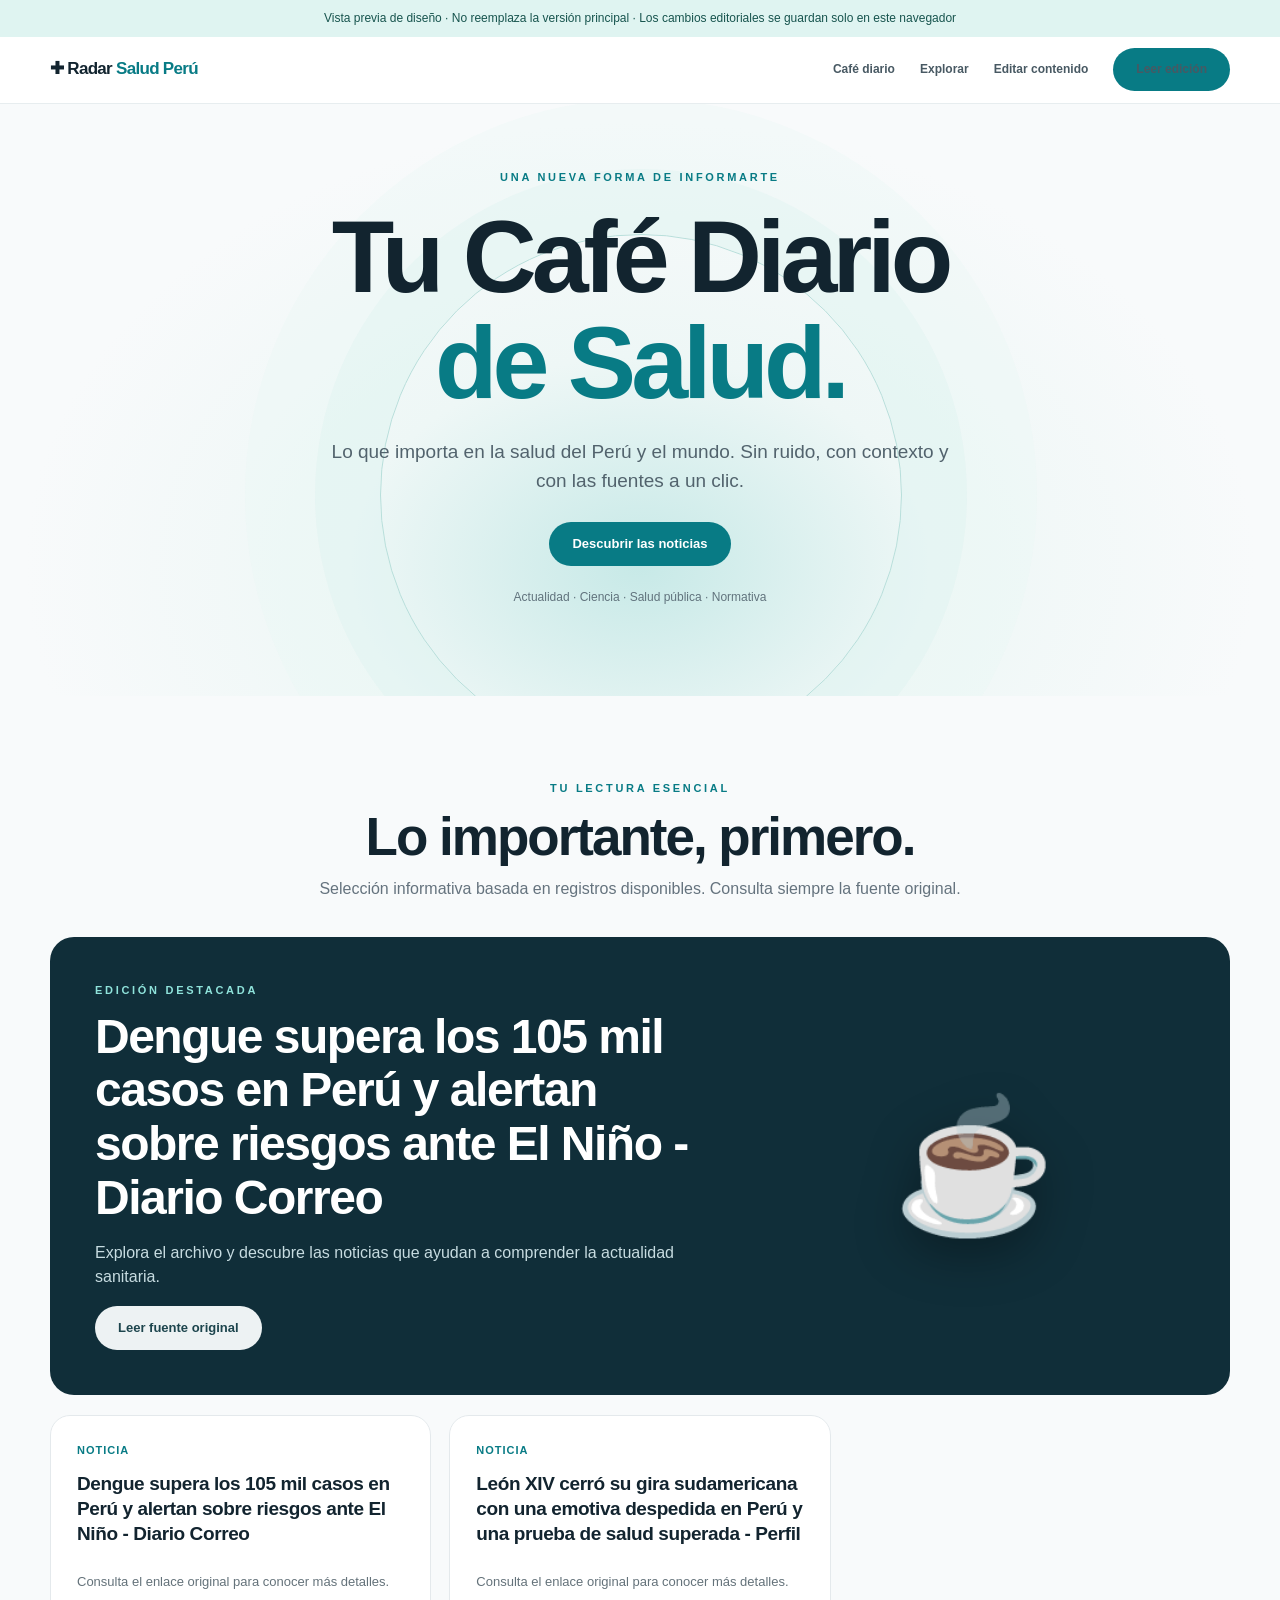
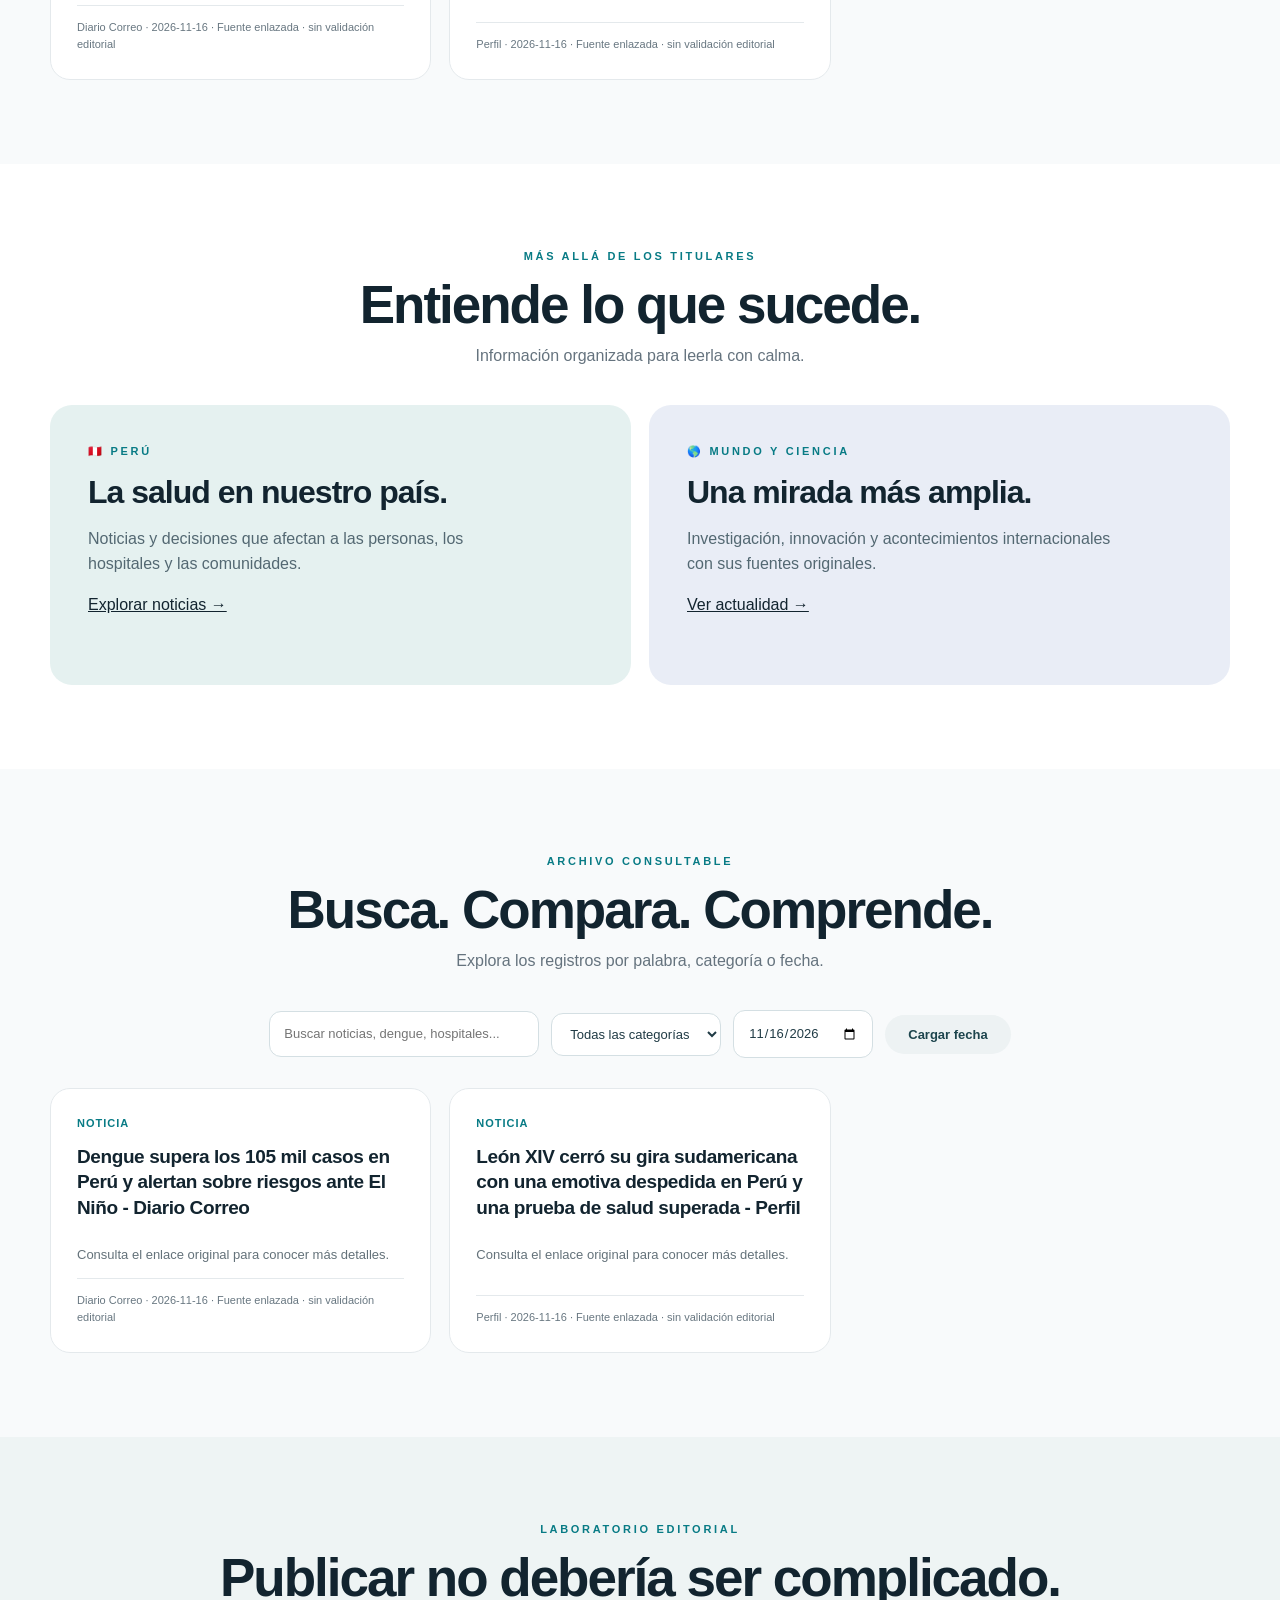
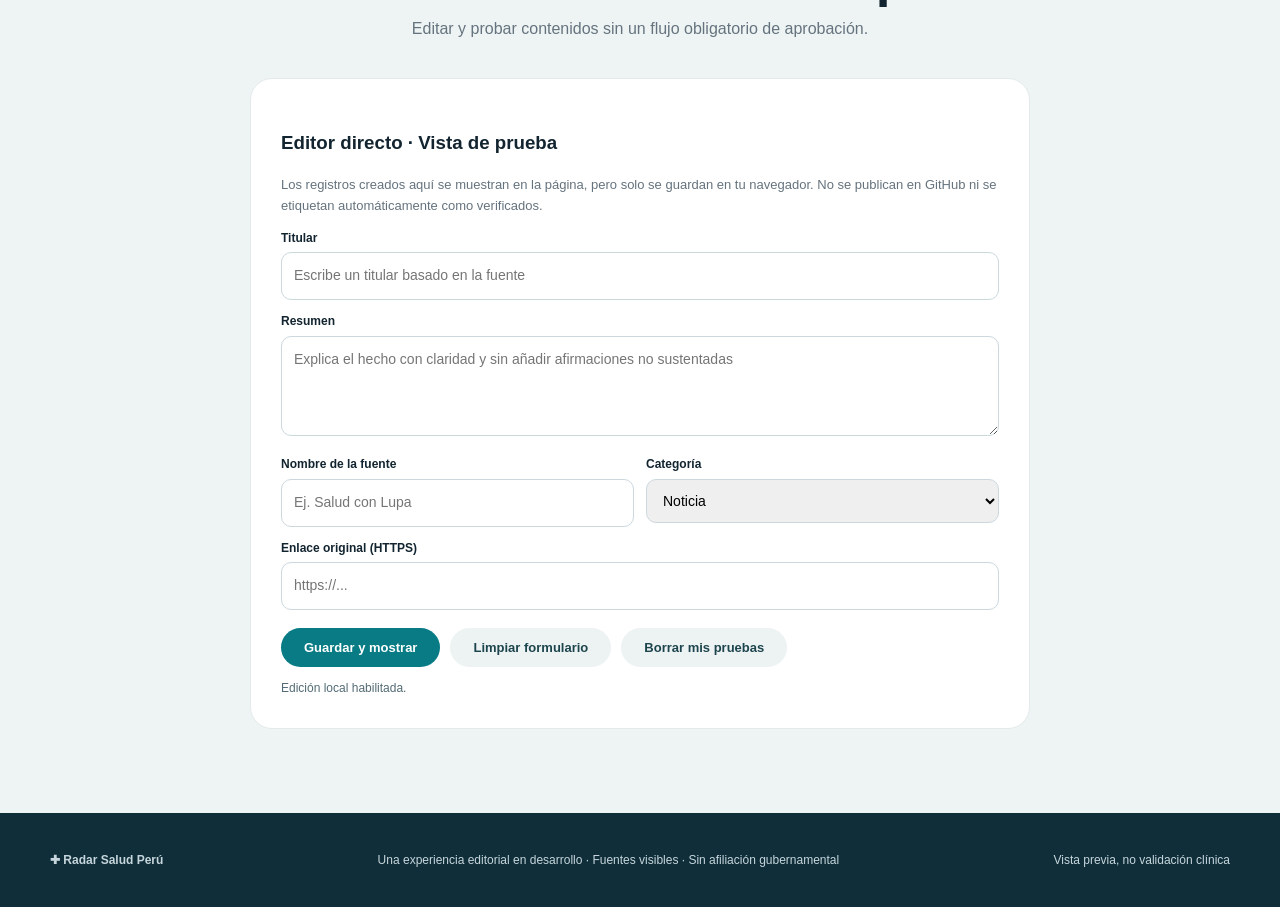
==== commit d138b4be: "Build premium editorial homepage preview with direct local editing" ====
--- a/index.html
+++ b/index.html
@@ -1,16 +1,24 @@
-<!doctype html>
-<html lang="es"><head><meta charset="utf-8"><meta name="viewport" content="width=device-width,initial-scale=1"><meta name="description" content="Radar Salud Perú: noticias sanitarias, normas y vigilancia territorial con fuentes y fechas verificables."><title>Radar Salud Perú | Observatorio sanitario</title><link rel="stylesheet" href="./styles.css"></head>
-<body>
-<header class="top"><div class="shell top-inner"><a class="brand" href="./"><span class="logo">✚</span><span>RADAR <b>SALUD PERÚ</b><small>OBSERVATORIO SANITARIO 2026–2031</small></span></a><nav aria-label="Navegación"><a href="#cafe">☕ Café diario</a><a href="#edicion">Edición diaria</a><a href="#territorio">Departamentos</a><a href="#archivo">Archivo</a><a href="#metodologia">Metodología</a></nav></div></header>
-<main class="shell">
-<section class="hero"><div><p class="eyebrow">INFORMACIÓN, EVIDENCIA Y ACCIÓN</p><h1>La salud del Perú,<br><em>día a día.</em></h1><p>Seguimiento de noticias, normas y eventos que importan para el futuro sanitario del país. Consulta una fecha, busca palabras clave y explora cada departamento.</p><div class="hero-tags"><span>◉ Perú y el mundo</span><span>◉ 25 ámbitos regionales</span><span>◉ Historia verificable</span></div></div><div class="hero-panel"><span class="panel-title">EDICIÓN SELECCIONADA</span><strong id="featured-date">—</strong><p id="coverage-message">Consultando el archivo público...</p><span class="mini-note">Los registros automáticos no son hechos clínicos verificados.</span></div></section>
-<section id="cafe" class="section coffee-section"><div class="section-heading"><div><p class="eyebrow">TU LECTURA DE CADA MAÑANA</p><h2>☕ Café Diario de Salud</h2><p>Tu dosis diaria de información para cuidar mejor. Lectura breve: Perú, mundo y normativa sanitaria.</p></div><span class="coffee-time">5 minutos de lectura · Selección automática pendiente de revisión</span></div><div class="coffee-layout"><div><h3>🇵🇪 Perú · 5–6 noticias prioritarias</h3><div id="coffee-peru" class="coffee-list"></div></div><div><h3>🌍 Mundo · 2–3 noticias</h3><div id="coffee-world" class="coffee-list"></div><h3>⚖️ El Peruano · Normas que importan</h3><div id="coffee-laws" class="coffee-list"></div></div></div><p class="footnote">Las fichas se seleccionan por relevancia y procedencia, pero no equivalen a validación editorial. Si faltan fuentes, se informa la limitación y nunca se inventan noticias.</p><a class="coffee-more" href="#edicion">Explorar toda la información diaria ↓</a></section><section class="stats" aria-label="Estadísticas del archivo"><div><strong id="stat-total">—</strong><span>Registros de la fecha</span></div><div><strong id="stat-regions">—</strong><span>Regiones identificadas</span></div><div><strong id="stat-verified">—</strong><span>Registros verificados</span></div><div><strong id="stat-days">—</strong><span>Días archivados</span></div></section>
-<section id="edicion" class="section"><div class="section-heading"><div><p class="eyebrow">CONSULTA DOCUMENTADA</p><h2>Edición diaria</h2><p>Elige fecha, tema, ámbito geográfico o términos de búsqueda.</p></div><label class="date-field">Fecha <input id="date" type="date" min="2026-11-15"></label></div>
-<div class="filters"><label class="searchbox">⌕ <input id="query" type="search" placeholder="Buscar dengue, lluvias, hospitales, normas..." autocomplete="off"></label><label>Departamento<select id="region"><option value="">Todo el Perú</option></select></label><label>Sección<select id="category"><option value="">Todas</option><option value="noticia">Noticias</option><option value="norma">Normas legales</option><option value="alerta">Alertas y riesgos</option><option value="indicador">Indicadores</option></select></label><label class="archive-toggle"><input id="all-archive" type="checkbox"> Buscar también en el archivo histórico disponible</label></div>
-<div class="status-line"><span id="results-label">Cargando registros...</span><span id="last-updated"></span></div><div id="cards" class="cards" aria-live="polite"></div>
-</section>
-<section id="territorio" class="section"><div class="section-heading"><div><p class="eyebrow">COBERTURA TERRITORIAL</p><h2>Perú, departamento por departamento</h2><p>Incluye Lima y Callao como ámbitos separados. Se reportarán diferencias entre ubicación de la fuente y lugar del evento.</p></div></div><div id="region-grid" class="region-grid"></div><p class="footnote">Una región sin registros no significa ausencia de casos o eventos. El sistema indica cobertura e incertidumbre.</p></section>
-<section id="archivo" class="section"><div class="section-heading"><div><p class="eyebrow">MEMORIA COLECTIVA</p><h2>Archivo cronológico</h2><p>Cada fecha conserva su propia edición. Los registros no se sobrescriben con noticias posteriores.</p></div></div><div id="archive-list" class="archive"></div></section>
-<section id="metodologia" class="section methodology"><p class="eyebrow">TRANSPARENCIA</p><h2>Cómo interpretar este observatorio</h2><p>Es una plataforma de monitoreo informativo, no una fuente de diagnóstico médico ni una declaración oficial. Cada registro debe incluir fecha, enlace original, procedencia y estado de revisión. Las alertas de El Niño se basarán en fuentes como SENAMHI, ENFEN, INDECI y autoridades sanitarias; no se harán predicciones propias sin sustento.</p><p>Se diferenciarán noticias descubiertas automáticamente de contenido revisado. Las estadísticas epidemiológicas requerirán series oficiales, metodología y denominadores; contar titulares no equivale a medir enfermedad. <a href="./docs/METHODOLOGY.md">Consultar el protocolo de datos</a>.</p></section>
-</main><footer><div class="shell"><b>RADAR SALUD PERÚ</b><span>Proyecto abierto de vigilancia informativa • 2026–2031</span><span>Fuentes citadas en cada ficha · Sin afiliación gubernamental</span></div></footer>
-<script defer src="./app.js"></script><script defer src="./coffee.js"></script></body></html>+<!doctype html><html lang="es"><head><meta charset="utf-8"><meta name="viewport" content="width=device-width,initial-scale=1"><meta name="theme-color" content="#f8fafb"><title>Café Diario de Salud — Radar Salud Perú · Vista previa</title><style>
+:root{--ink:#12242f;--muted:#65737e;--accent:#087b85;--line:#e4e9ec;--paper:#f8fafb;--white:#fff}*{box-sizing:border-box}html{scroll-behavior:smooth}body{margin:0;background:var(--paper);color:var(--ink);font-family:Inter,ui-sans-serif,-apple-system,BlinkMacSystemFont,"Segoe UI",sans-serif;line-height:1.55}a{color:inherit}.wrap{width:min(1180px,calc(100% - 48px));margin:auto}.notice{background:#dff4f1;color:#17544e;text-align:center;font-size:12px;padding:9px 12px}.nav{position:sticky;top:0;z-index:10;background:#fffffff0;backdrop-filter:blur(16px);border-bottom:1px solid #e7edef}.nav-inner{display:flex;align-items:center;justify-content:space-between;min-height:66px;gap:20px}.brand{font-size:17px;font-weight:800;letter-spacing:-.7px;text-decoration:none}.brand span{color:var(--accent)}.nav-links{display:flex;gap:25px;align-items:center}.nav-links a{font-size:12px;font-weight:650;color:#485963;text-decoration:none}.nav-links a:hover{color:var(--accent)}.button{border:0;background:var(--accent);color:white;border-radius:30px;padding:12px 23px;font-weight:700;cursor:pointer;text-decoration:none;display:inline-block;font-size:13px}.button.light{background:#edf2f3;color:#1d454d}.hero{min-height:560px;display:flex;align-items:center;justify-content:center;text-align:center;position:relative;overflow:hidden;background:radial-gradient(ellipse at 50% 78%,#c7e9e7 0%,#eef7f6 32%,#f8fafb 68%)}.hero:before{content:"";position:absolute;width:520px;height:520px;border:1px solid #b8dfdb;border-radius:50%;top:130px;left:calc(50% - 260px);box-shadow:0 0 0 65px #d9f0ec55,0 0 0 135px #e8f6f355}.hero-content{position:relative;padding:65px 10px 90px}.eyebrow{text-transform:uppercase;letter-spacing:2.7px;font-size:11px;font-weight:800;color:var(--accent)}h1{font-size:clamp(54px,8vw,104px);line-height:1.04;letter-spacing:-5px;margin:18px 0 20px;font-weight:780}h1 em{font-style:normal;color:var(--accent)}.lead{max-width:620px;font-size:19px;color:#52636d;margin:0 auto 26px}.hero-meta{font-size:12px;color:#61737d;margin-top:22px}.section{padding:84px 0}.section-title{text-align:center;margin-bottom:36px}.section-title h2{font-size:clamp(32px,5vw,53px);line-height:1.12;letter-spacing:-2px;margin:10px 0}.section-title p{color:var(--muted);margin:0}.feature{background:#102e39;color:#fff;border-radius:24px;padding:45px;display:grid;grid-template-columns:1.2fr .8fr;gap:35px;min-height:290px;align-items:center;overflow:hidden}.feature h2{font-size:clamp(28px,4vw,48px);letter-spacing:-1.5px;line-height:1.12;margin:10px 0}.feature p{color:#c7dce1}.feature .eyebrow{color:#8fe3db}.feature-art{display:grid;place-items:center;font-size:130px;filter:drop-shadow(0 15px 25px #0005)}.grid{display:grid;grid-template-columns:repeat(3,1fr);gap:18px}.story{background:white;border:1px solid var(--line);border-radius:20px;padding:26px;display:flex;flex-direction:column;min-height:230px;transition:transform .2s,box-shadow .2s}.story:hover{transform:translateY(-4px);box-shadow:0 16px 30px #12344412}.story .tag{color:var(--accent);font-size:11px;font-weight:800;text-transform:uppercase;letter-spacing:1px}.story h3{font-size:19px;letter-spacing:-.4px;line-height:1.32;margin:12px 0}.story h3 a{text-decoration:none}.story p{font-size:13px;color:#64727a;flex:1}.story small{font-size:11px;color:#687781;border-top:1px solid var(--line);padding-top:13px}.empty{background:white;border:1px dashed #bfd0d4;border-radius:18px;padding:36px;text-align:center;grid-column:1/-1;color:#526570}.split{display:grid;grid-template-columns:1fr 1fr;gap:18px}.tile{padding:38px;border-radius:22px;min-height:280px;background:#e5f1f0}.tile:nth-child(2){background:#e9edf6}.tile h3{font-size:32px;line-height:1.2;letter-spacing:-1px;margin:13px 0}.tile p{color:#536872;max-width:430px}.controls{display:flex;gap:12px;flex-wrap:wrap;align-items:center;justify-content:center;margin:20px 0 30px}.controls input,.controls select{padding:12px 14px;border-radius:12px;border:1px solid #d4dfe3;background:white;color:#203b45;font:inherit;font-size:13px}.controls input[type=search]{min-width:270px}.editor{background:white;border:1px solid var(--line);border-radius:22px;padding:30px;max-width:780px;margin:auto}.editor p{color:var(--muted);font-size:13px}.formgrid{display:grid;grid-template-columns:1fr 1fr;gap:12px}.editor label{font-size:12px;font-weight:700;display:block;margin:12px 0 5px}.editor input,.editor textarea,.editor select{width:100%;padding:12px;border-radius:10px;border:1px solid #ccd8de;font:inherit;font-size:14px}.editor textarea{min-height:100px}.editor-actions{display:flex;gap:10px;flex-wrap:wrap;margin-top:18px}.editor-status{font-size:12px;color:#536b75;margin-top:12px}.footer{background:#102e39;color:#c6d6dc;padding:38px 0;font-size:12px}.footer .wrap{display:flex;justify-content:space-between;gap:18px;flex-wrap:wrap}.fade{animation:rise .6s ease both}@keyframes rise{from{opacity:0;transform:translateY(14px)}to{opacity:1;transform:translateY(0)}}@media(max-width:800px){.nav-links{gap:10px}.nav-links a:nth-child(2){display:none}.grid{grid-template-columns:repeat(2,1fr)}.feature{grid-template-columns:1fr}.feature-art{display:none}}@media(max-width:580px){.wrap{width:calc(100% - 32px)}.nav-links a:not(:last-child){display:none}.hero{min-height:490px}h1{letter-spacing:-2.8px}.lead{font-size:16px}.section{padding:55px 0}.grid,.split,.formgrid{grid-template-columns:1fr}.feature{padding:28px}.tile{min-height:220px}.controls input[type=search]{min-width:0;width:100%}}
+</style></head><body>
+<div class="notice">Vista previa de diseño · No reemplaza la versión principal · Los cambios editoriales se guardan solo en este navegador</div>
+<header class="nav"><div class="wrap nav-inner"><a class="brand" href="#">✚ Radar <span>Salud Perú</span></a><nav class="nav-links"><a href="#cafe">Café diario</a><a href="#explorar">Explorar</a><a href="#editor">Editar contenido</a><a class="button" href="#cafe">Leer edición</a></nav></div></header>
+<main><section class="hero"><div class="hero-content wrap fade"><div class="eyebrow">Una nueva forma de informarte</div><h1>Tu Café Diario<br><em>de Salud.</em></h1><p class="lead">Lo que importa en la salud del Perú y el mundo. Sin ruido, con contexto y con las fuentes a un clic.</p><a href="#cafe" class="button">Descubrir las noticias</a><div class="hero-meta">Actualidad · Ciencia · Salud pública · Normativa</div></div></section>
+<section class="section wrap" id="cafe"><div class="section-title"><div class="eyebrow">Tu lectura esencial</div><h2>Lo importante, primero.</h2><p>Selección informativa basada en registros disponibles. Consulta siempre la fuente original.</p></div><div class="feature"><div><div class="eyebrow">Edición destacada</div><h2 id="feature-title">La salud merece información clara.</h2><p id="feature-description">Explora el archivo y descubre las noticias que ayudan a comprender la actualidad sanitaria.</p><a class="button light" id="feature-link" href="#explorar">Explorar información</a></div><div class="feature-art" aria-hidden="true">☕</div></div><div id="daily-grid" class="grid" style="margin-top:20px"><div class="empty">Cargando edición disponible...</div></div></section>
+<section class="section" style="background:#fff"><div class="wrap"><div class="section-title"><div class="eyebrow">Más allá de los titulares</div><h2>Entiende lo que sucede.</h2><p>Información organizada para leerla con calma.</p></div><div class="split"><div class="tile"><div class="eyebrow">🇵🇪 Perú</div><h3>La salud en nuestro país.</h3><p>Noticias y decisiones que afectan a las personas, los hospitales y las comunidades.</p><a href="#explorar">Explorar noticias →</a></div><div class="tile"><div class="eyebrow">🌎 Mundo y ciencia</div><h3>Una mirada más amplia.</h3><p>Investigación, innovación y acontecimientos internacionales con sus fuentes originales.</p><a href="#explorar">Ver actualidad →</a></div></div></div></section>
+<section class="section wrap" id="explorar"><div class="section-title"><div class="eyebrow">Archivo consultable</div><h2>Busca. Compara. Comprende.</h2><p>Explora los registros por palabra, categoría o fecha.</p></div><div class="controls"><input id="search" type="search" placeholder="Buscar noticias, dengue, hospitales..."><select id="filter"><option value="">Todas las categorías</option><option value="noticia">Noticias</option><option value="norma">Normas</option><option value="alerta">Alertas</option><option value="indicador">Indicadores</option></select><input id="day" type="date" aria-label="Fecha de edición"><button class="button light" id="load-day">Cargar fecha</button></div><div id="results" class="grid"><div class="empty">Cargando registros...</div></div></section>
+<section class="section" style="background:#eef4f4" id="editor"><div class="wrap"><div class="section-title"><div class="eyebrow">Laboratorio editorial</div><h2>Publicar no debería ser complicado.</h2><p>Editar y probar contenidos sin un flujo obligatorio de aprobación.</p></div><div class="editor"><h3>Editor directo · Vista de prueba</h3><p>Los registros creados aquí se muestran en la página, pero solo se guardan en tu navegador. No se publican en GitHub ni se etiquetan automáticamente como verificados.</p><form id="form"><input type="hidden" id="record-id"><label for="headline">Titular</label><input id="headline" required maxlength="220" placeholder="Escribe un titular basado en la fuente"><label for="summary">Resumen</label><textarea id="summary" required placeholder="Explica el hecho con claridad y sin añadir afirmaciones no sustentadas"></textarea><div class="formgrid"><div><label for="source">Nombre de la fuente</label><input id="source" required placeholder="Ej. Salud con Lupa"></div><div><label for="category">Categoría</label><select id="category"><option value="noticia">Noticia</option><option value="norma">Norma</option><option value="alerta">Alerta</option><option value="indicador">Indicador</option></select></div></div><label for="url">Enlace original (HTTPS)</label><input id="url" required type="url" placeholder="https://..."><div class="editor-actions"><button class="button" type="submit">Guardar y mostrar</button><button class="button light" id="reset" type="button">Limpiar formulario</button><button class="button light" id="clear" type="button">Borrar mis pruebas</button></div></form><div class="editor-status" id="feedback">Edición local habilitada.</div></div></div></section></main>
+<footer class="footer"><div class="wrap"><strong>✚ Radar Salud Perú</strong><span>Una experiencia editorial en desarrollo · Fuentes visibles · Sin afiliación gubernamental</span><span>Vista previa, no validación clínica</span></div></footer>
+<script>
+"use strict";const $=id=>document.getElementById(id),key="radar-preview-apple-v1";let items=[],local=[];try{local=JSON.parse(localStorage.getItem(key)||"[]");if(!Array.isArray(local))local=[]}catch{local=[]}
+function safe(u){try{const x=new URL(u);return x.protocol==="https:"?x.href:null}catch{return null}}
+function dateNow(){return new Intl.DateTimeFormat("en-CA",{timeZone:"America/Lima",year:"numeric",month:"2-digit",day:"2-digit"}).format(new Date())}
+function article(x){const el=document.createElement("article");el.className="story fade";const cat=document.createElement("div");cat.className="tag";cat.textContent=x.category||"Actualidad";const h=document.createElement("h3"),a=document.createElement("a");a.textContent=x.title||"Sin título";a.href=safe(x.url)||"#";a.target="_blank";a.rel="noopener noreferrer";h.append(a);const p=document.createElement("p");p.textContent=x.summary||"Consulta el enlace original para conocer más detalles.";const small=document.createElement("small");small.textContent=[x.source||"Fuente no indicada",x.published_at?.slice(0,10)||"","Fuente enlazada · sin validación editorial"].filter(Boolean).join(" · ");el.append(cat,h,p,small);if(x.local){const b=document.createElement("button");b.className="button light";b.style.marginTop="12px";b.textContent="Editar";b.addEventListener("click",()=>{for(const [id,v] of [["record-id",x.id],["headline",x.title],["summary",x.summary],["source",x.source],["url",x.url],["category",x.category]])$(id).value=v||"";$("editor").scrollIntoView({behavior:"smooth"})});el.append(b)}return el}
+function render(){const all=[...local,...items];$("daily-grid").replaceChildren();$("results").replaceChildren();const q=$("search").value.toLowerCase().trim(),cat=$("filter").value;const matches=all.filter(x=>(!cat||x.category===cat)&&(!q||[x.title,x.summary,x.source,x.region].join(" ").toLowerCase().includes(q)));for(const x of all.slice(0,6))$("daily-grid").append(article(x));for(const x of matches.slice(0,36))$("results").append(article(x));for(const id of ["daily-grid","results"])if(!$(id).children.length){const empty=document.createElement("div");empty.className="empty";empty.textContent=id==="results"?"No hay registros que coincidan con esta búsqueda.":"No hay noticias con fuente disponibles para esta edición. Puedes consultar otra fecha o añadir contenido desde el editor.";$(id).append(empty)}const featured=all[0];$("feature-title").textContent=featured?.title||"La salud merece información clara.";$("feature-description").textContent=featured?.summary||"Explora el archivo y descubre las noticias que ayudan a comprender la actualidad sanitaria.";const link=$("feature-link");link.href=safe(featured?.url)||"#explorar";link.textContent=featured?"Leer fuente original":"Explorar información";link.target=featured?"_blank":"_self";if(featured)link.rel="noopener noreferrer"}
+async function loadDay(date){$("results").textContent="Cargando información...";try{const r=await fetch("data/"+date.replaceAll("-","/")+"/edition.json",{cache:"no-store"});if(!r.ok)throw Error();const d=await r.json();items=(Array.isArray(d.items)?d.items:[]).filter(x=>x.title&&safe(x.url)).slice(0,80)}catch{items=[]}render()}
+async function boot(){let day=dateNow();try{const r=await fetch("data/index.json",{cache:"no-store"});if(r.ok){const d=await r.json();const dates=(d.days||[]).map(x=>x.date).filter(x=>/^\d{4}-\d{2}-\d{2}$/.test(x)&&x<=day).sort().reverse();if(dates.length)day=dates[0]}}catch{}$("day").value=day;await loadDay(day)}
+$("load-day").addEventListener("click",()=>{if($("day").value)loadDay($("day").value)});$("search").addEventListener("input",render);$("filter").addEventListener("change",render);
+$("form").addEventListener("submit",e=>{e.preventDefault();const url=safe($("url").value);if(!url){$("feedback").textContent="Introduce un enlace HTTPS válido.";return}const x={id:$("record-id").value||String(Date.now()),title:$("headline").value.trim(),summary:$("summary").value.trim(),source:$("source").value.trim(),url,category:$("category").value,local:true};const i=local.findIndex(y=>y.id===x.id);if(i>=0)local[i]=x;else local.unshift(x);localStorage.setItem(key,JSON.stringify(local));$("form").reset();$("record-id").value="";$("feedback").textContent="Guardado en este navegador. No publicado en el sitio principal.";render()});
+$("reset").addEventListener("click",()=>{$("form").reset();$("record-id").value=""});$("clear").addEventListener("click",()=>{if(confirm("¿Eliminar los registros de prueba guardados en este navegador?")){local=[];localStorage.removeItem(key);render()}});
+boot();
+</script></body></html>
